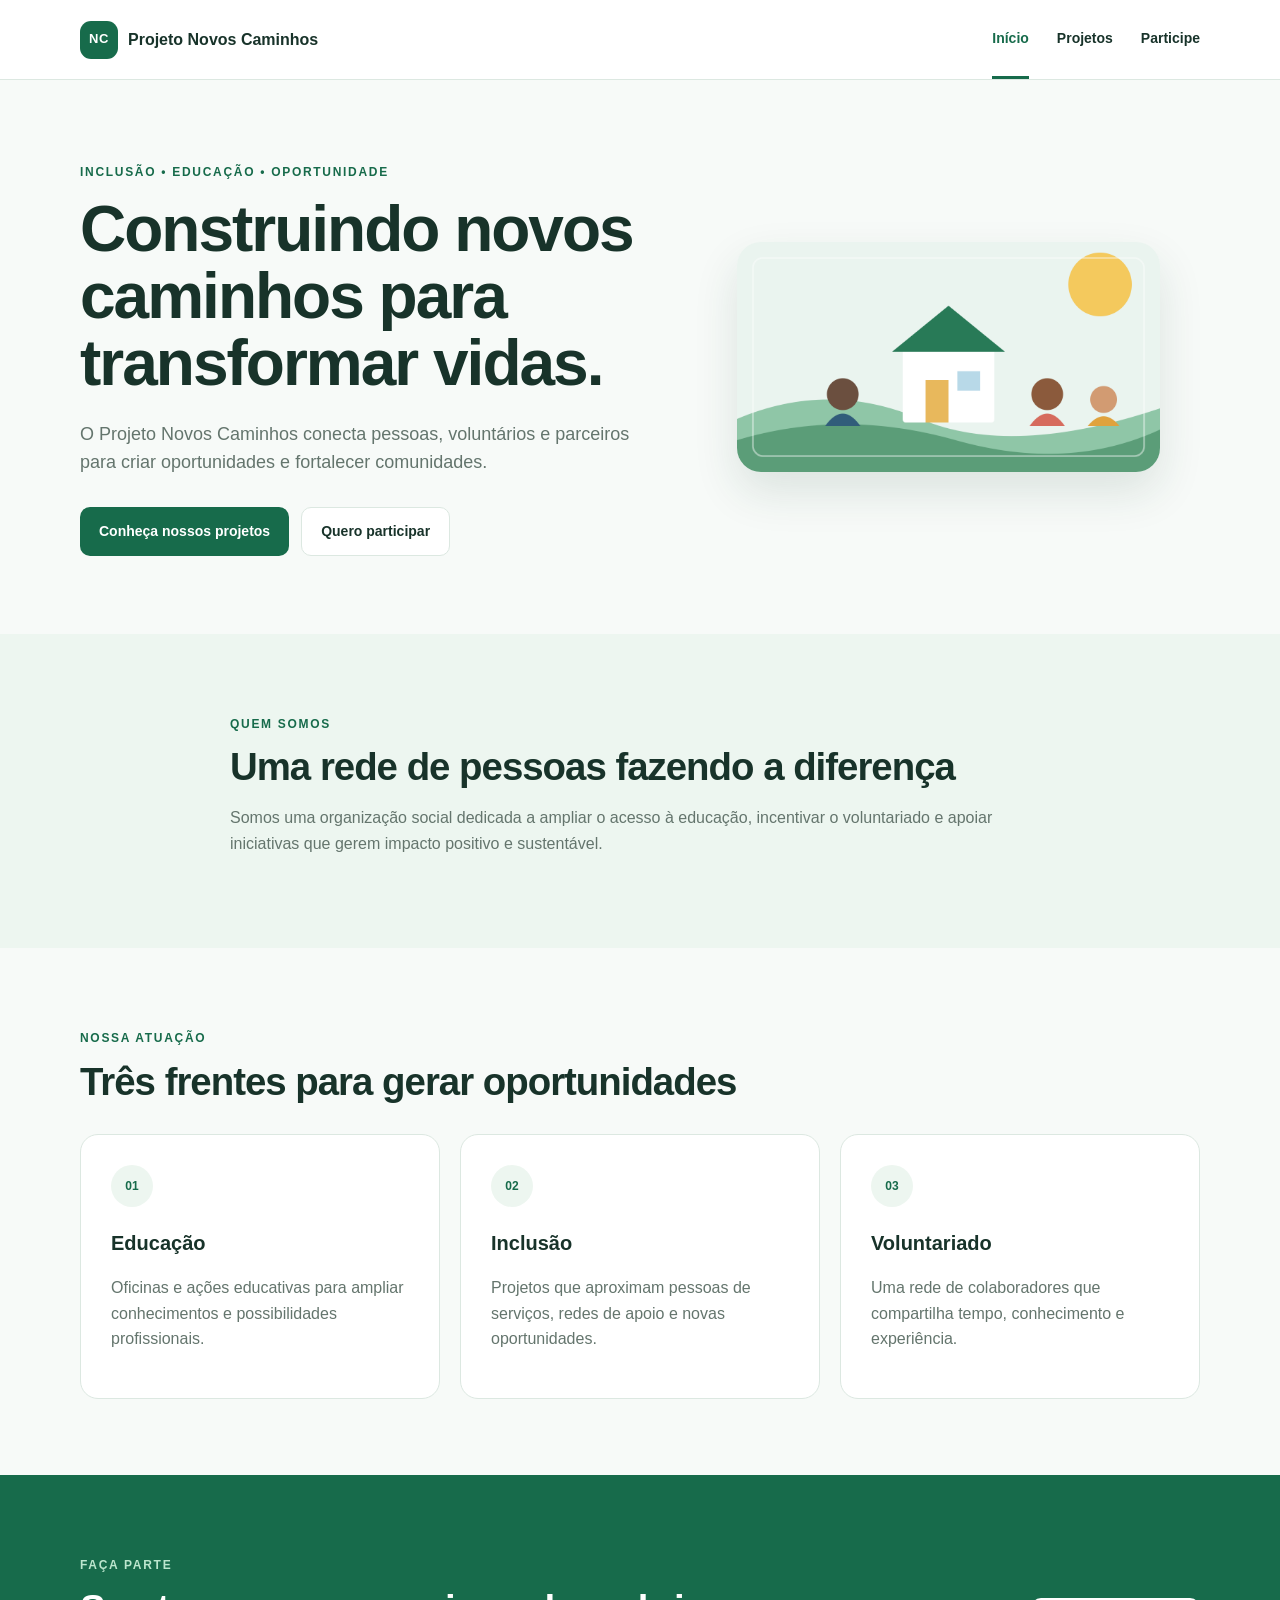
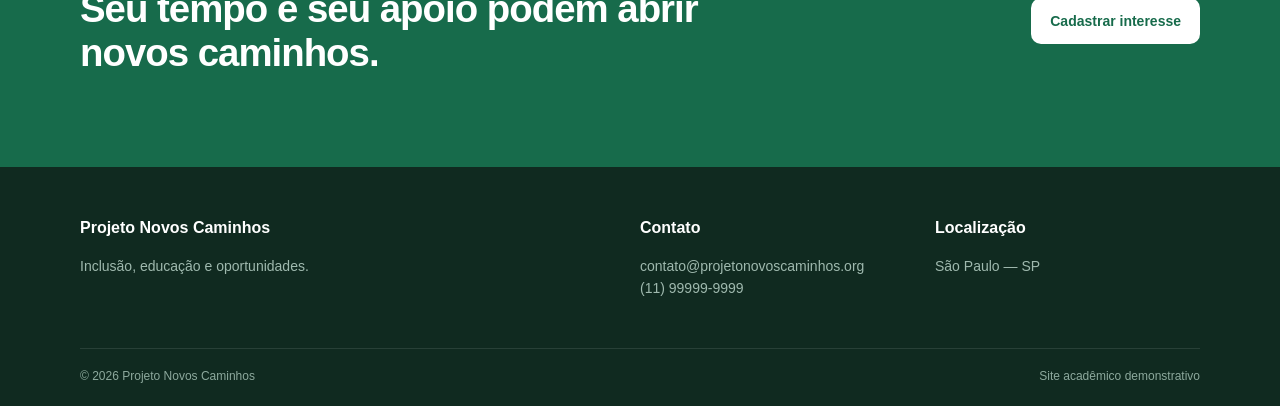
==== index.html @ b6121023 "Initial commit" ====
<!DOCTYPE html>
<html lang="pt-BR">
<head>
<title>Projeto Novos Caminhos | Início</title>
<meta charset="UTF-8">
<meta name="viewport" content="width=device-width, initial-scale=1.0">
<meta name="description" content="Projeto Novos Caminhos — inclusão social, educação e oportunidades.">
<link rel="stylesheet" href="css/style.css">
</head>
<body>
<header class="site-header">
  <div class="container header-inner">
    <a class="brand" href="index.html"><span class="brand-mark">NC</span><span>Projeto Novos Caminhos</span></a>
    <nav aria-label="Navegação principal">
      <a class="active" href="index.html">Início</a>
      <a href="projetos.html">Projetos</a>
      <a href="cadastro.html">Participe</a>
    </nav>
  </div>
</header>
<main>
  <section class="hero container">
    <div class="hero-copy">
      <span class="eyebrow">Inclusão • Educação • Oportunidade</span>
      <h1>Construindo novos caminhos para transformar vidas.</h1>
      <p>O Projeto Novos Caminhos conecta pessoas, voluntários e parceiros para criar oportunidades e fortalecer comunidades.</p>
      <div class="actions">
        <a class="btn primary" href="projetos.html">Conheça nossos projetos</a>
        <a class="btn secondary" href="cadastro.html">Quero participar</a>
      </div>
    </div>
    <figure class="hero-image">
      <img src="assets/images/hero.png" alt="Ilustração de uma comunidade reunida em frente à sede do Projeto Novos Caminhos">
    </figure>
  </section>
  <section class="section soft" aria-labelledby="sobre">
    <div class="container narrow">
      <span class="eyebrow">Quem somos</span>
      <h2 id="sobre">Uma rede de pessoas fazendo a diferença</h2>
      <p>Somos uma organização social dedicada a ampliar o acesso à educação, incentivar o voluntariado e apoiar iniciativas que gerem impacto positivo e sustentável.</p>
    </div>
  </section>
  <section class="section" aria-labelledby="frentes">
    <div class="container">
      <div class="section-heading"><div><span class="eyebrow">Nossa atuação</span><h2 id="frentes">Três frentes para gerar oportunidades</h2></div></div>
      <div class="cards">
        <article class="card"><span class="icon">01</span><h3>Educação</h3><p>Oficinas e ações educativas para ampliar conhecimentos e possibilidades profissionais.</p></article>
        <article class="card"><span class="icon">02</span><h3>Inclusão</h3><p>Projetos que aproximam pessoas de serviços, redes de apoio e novas oportunidades.</p></article>
        <article class="card"><span class="icon">03</span><h3>Voluntariado</h3><p>Uma rede de colaboradores que compartilha tempo, conhecimento e experiência.</p></article>
      </div>
    </div>
  </section>
  <section class="section callout">
    <div class="container callout-inner">
      <div><span class="eyebrow">Faça parte</span><h2>Seu tempo e seu apoio podem abrir novos caminhos.</h2></div>
      <a class="btn light" href="cadastro.html">Cadastrar interesse</a>
    </div>
  </section>
</main>
<footer class="site-footer">
  <div class="container footer-grid">
    <div><strong>Projeto Novos Caminhos</strong><p>Inclusão, educação e oportunidades.</p></div>
    <div><strong>Contato</strong><p>contato@projetonovoscaminhos.org<br>(11) 99999-9999</p></div>
    <div><strong>Localização</strong><p>São Paulo — SP</p></div>
  </div>
  <div class="container footer-bottom"><span>© 2026 Projeto Novos Caminhos</span><span>Site acadêmico demonstrativo</span></div>
</footer>
</body>
</html>
---- css/style.css ----
:root{--green:#176b4b;--green2:#2d8a61;--ink:#18332a;--muted:#64756d;--bg:#f7faf8;--soft:#edf6f0;--white:#fff;--line:#dce8e1;--gold:#e9bd58}
*{box-sizing:border-box}html{scroll-behavior:smooth}body{margin:0;font-family:Inter,Segoe UI,Arial,sans-serif;color:var(--ink);background:var(--bg);line-height:1.6}a{color:inherit;text-decoration:none}.container{width:min(1120px,calc(100% - 40px));margin:auto}.narrow{max-width:820px}.site-header{background:rgba(255,255,255,.96);border-bottom:1px solid var(--line);position:sticky;top:0;z-index:10}.header-inner{min-height:76px;display:flex;align-items:center;justify-content:space-between;gap:24px}.brand{display:flex;align-items:center;gap:10px;font-weight:800;color:var(--ink)}.brand-mark{display:grid;place-items:center;width:38px;height:38px;border-radius:11px;background:var(--green);color:white;font-size:13px;letter-spacing:.5px}.site-header nav{display:flex;gap:28px;font-weight:600;font-size:14px}.site-header nav a{padding:27px 0;border-bottom:3px solid transparent}.site-header nav a:hover,.site-header nav .active{color:var(--green);border-bottom-color:var(--green)}.hero{display:grid;grid-template-columns:1.05fr .95fr;gap:60px;align-items:center;padding:78px 0}.hero h1,.page-hero h1{font-size:clamp(2.3rem,5vw,4.4rem);line-height:1.05;letter-spacing:-2px;margin:12px 0 22px}.hero p,.page-hero p{font-size:18px;color:var(--muted);max-width:650px}.eyebrow{font-size:12px;text-transform:uppercase;letter-spacing:1.7px;font-weight:800;color:var(--green)}.actions{display:flex;gap:12px;flex-wrap:wrap;margin-top:30px}.btn{display:inline-flex;align-items:center;justify-content:center;border:0;border-radius:10px;padding:12px 19px;font-weight:800;cursor:pointer;font-size:14px}.primary{background:var(--green);color:white}.secondary{background:white;border:1px solid var(--line)}.light{background:white;color:var(--green)}.hero-image img,.rounded-image{width:100%;display:block;border-radius:24px;box-shadow:0 20px 45px rgba(22,66,48,.12)}.section{padding:76px 0}.soft{background:var(--soft)}.section h2{font-size:clamp(1.8rem,3vw,2.7rem);line-height:1.15;margin:10px 0 16px;letter-spacing:-1px}.section p{color:var(--muted)}.cards{display:grid;grid-template-columns:repeat(3,1fr);gap:20px;margin-top:30px}.card{background:white;border:1px solid var(--line);padding:30px;border-radius:18px}.icon{display:grid;place-items:center;width:42px;height:42px;border-radius:50%;background:var(--soft);color:var(--green);font-weight:800;font-size:12px}.card h3{margin:20px 0 5px;font-size:20px}.callout{background:var(--green);color:white}.callout .eyebrow{color:#bce6ce}.callout h2{max-width:700px}.callout-inner{display:flex;align-items:center;justify-content:space-between;gap:30px}.site-footer{background:#102a20;color:#d7e7df;padding:48px 0 20px}.footer-grid{display:grid;grid-template-columns:2fr 1fr 1fr;gap:30px}.footer-grid strong{color:white}.footer-grid p{color:#9fb9ae;font-size:14px}.footer-bottom{border-top:1px solid rgba(255,255,255,.1);margin-top:35px;padding-top:18px;display:flex;justify-content:space-between;color:#8da99d;font-size:12px}.page-hero{background:var(--soft);padding:75px 0}.project-list{display:grid;gap:20px}.project{display:grid;grid-template-columns:100px 1fr;gap:25px;background:white;border:1px solid var(--line);padding:32px;border-radius:18px}.project-number{font-size:40px;font-weight:900;color:#b8d9c7}.project h2{margin:5px 0 8px}.project ul{padding-left:20px;color:var(--muted)}.tag{font-size:11px;text-transform:uppercase;letter-spacing:1.2px;font-weight:800;color:var(--green)}.two-col{display:grid;grid-template-columns:1fr 1fr;gap:55px;align-items:center}.info-box{background:white;border:1px solid var(--line);border-radius:18px;padding:30px}.text-link{font-weight:800;color:var(--green)}.small{font-size:13px}.form-layout{display:grid;grid-template-columns:1.35fr .65fr;gap:40px;align-items:start}form{background:white;border:1px solid var(--line);border-radius:20px;padding:30px}fieldset{border:0;padding:0;margin:0 0 28px}legend{font-size:20px;font-weight:800;margin-bottom:18px}.form-grid{display:grid;grid-template-columns:1fr 1fr;gap:18px}label{display:grid;gap:7px;font-size:13px;font-weight:700;color:var(--ink)}label.wide{grid-column:1/-1}input,select{width:100%;padding:12px 13px;border:1px solid #ccdcd4;border-radius:9px;font:inherit;font-weight:400;color:var(--ink);background:#fbfdfc}input:focus,select:focus{outline:3px solid #cde9da;border-color:var(--green)}input:invalid:not(:placeholder-shown){border-color:#d46b6b}.check{display:flex;grid-template-columns:none;flex-direction:row;align-items:flex-start;margin-top:18px;font-weight:500}.check input{width:auto;margin-top:5px}.form-message{min-height:24px;font-size:14px;font-weight:700}.form-aside{position:sticky;top:105px}.form-aside img{width:100%;border-radius:18px;margin-bottom:24px}.form-aside h2{line-height:1.2}.form-aside p{color:var(--muted)}
@media(max-width:800px){.header-inner{flex-direction:column;padding:14px 0}.site-header nav{gap:18px}.site-header nav a{padding:5px 0}.hero,.two-col,.form-layout{grid-template-columns:1fr}.hero{padding:50px 0}.cards{grid-template-columns:1fr}.callout-inner{flex-direction:column;align-items:flex-start}.footer-grid{grid-template-columns:1fr 1fr}.form-aside{position:static}.project{grid-template-columns:1fr}.project-number{font-size:26px}.form-grid{grid-template-columns:1fr}label.wide{grid-column:auto}}
@media(max-width:500px){.container{width:min(100% - 28px,1120px)}.footer-grid{grid-template-columns:1fr}.footer-bottom{flex-direction:column;gap:8px}.hero h1,.page-hero h1{letter-spacing:-1px}}
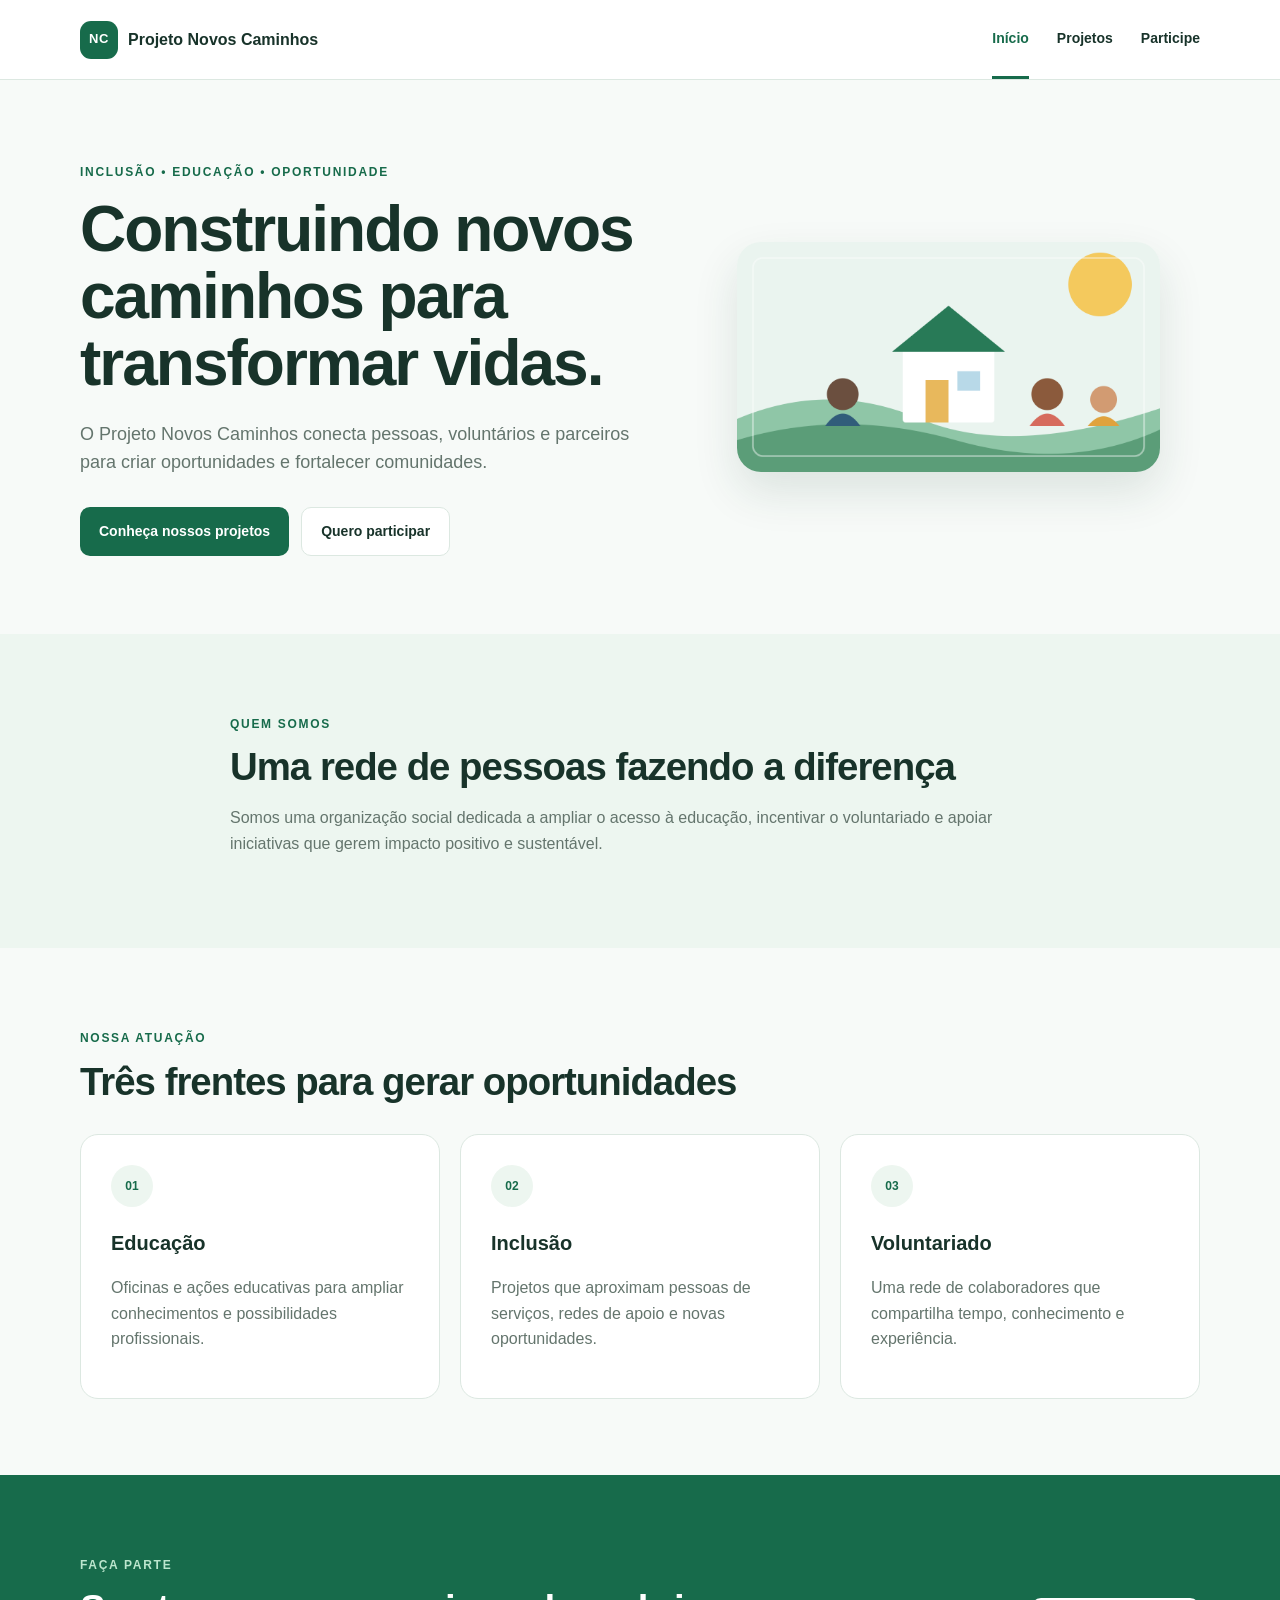
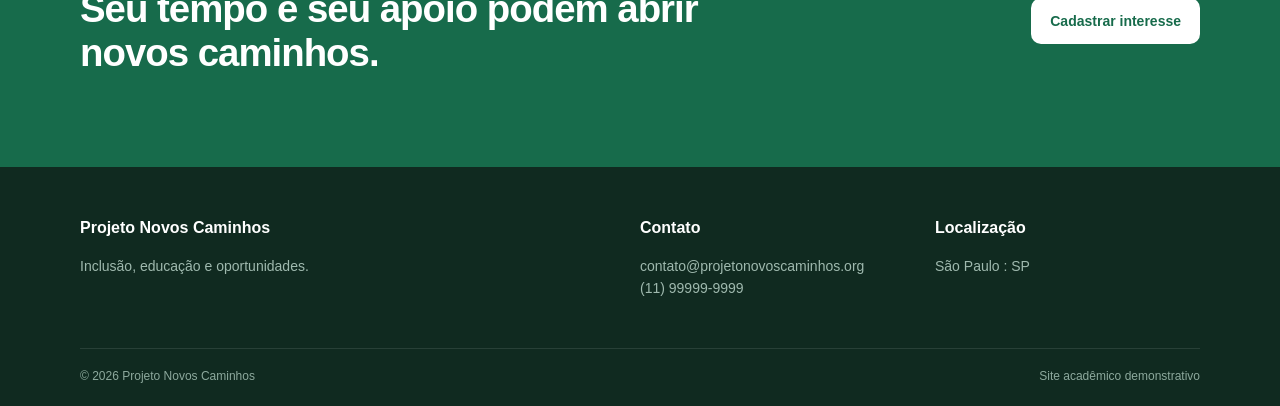
==== commit aa0d2306: "Improve form validation and layout" ====
--- a/index.html
+++ b/index.html
@@ -4,7 +4,7 @@
 <title>Projeto Novos Caminhos | Início</title>
 <meta charset="UTF-8">
 <meta name="viewport" content="width=device-width, initial-scale=1.0">
-<meta name="description" content="Projeto Novos Caminhos — inclusão social, educação e oportunidades.">
+<meta name="description" content="Projeto Novos Caminhos : inclusão social, educação e oportunidades.">
 <link rel="stylesheet" href="css/style.css">
 </head>
 <body>
@@ -61,7 +61,7 @@
   <div class="container footer-grid">
     <div><strong>Projeto Novos Caminhos</strong><p>Inclusão, educação e oportunidades.</p></div>
     <div><strong>Contato</strong><p>contato@projetonovoscaminhos.org<br>(11) 99999-9999</p></div>
-    <div><strong>Localização</strong><p>São Paulo — SP</p></div>
+    <div><strong>Localização</strong><p>São Paulo : SP</p></div>
   </div>
   <div class="container footer-bottom"><span>© 2026 Projeto Novos Caminhos</span><span>Site acadêmico demonstrativo</span></div>
 </footer>
--- a/css/style.css
+++ b/css/style.css
@@ -1,5 +1,5 @@
 
 :root{--green:#176b4b;--green2:#2d8a61;--ink:#18332a;--muted:#64756d;--bg:#f7faf8;--soft:#edf6f0;--white:#fff;--line:#dce8e1;--gold:#e9bd58}
-*{box-sizing:border-box}html{scroll-behavior:smooth}body{margin:0;font-family:Inter,Segoe UI,Arial,sans-serif;color:var(--ink);background:var(--bg);line-height:1.6}a{color:inherit;text-decoration:none}.container{width:min(1120px,calc(100% - 40px));margin:auto}.narrow{max-width:820px}.site-header{background:rgba(255,255,255,.96);border-bottom:1px solid var(--line);position:sticky;top:0;z-index:10}.header-inner{min-height:76px;display:flex;align-items:center;justify-content:space-between;gap:24px}.brand{display:flex;align-items:center;gap:10px;font-weight:800;color:var(--ink)}.brand-mark{display:grid;place-items:center;width:38px;height:38px;border-radius:11px;background:var(--green);color:white;font-size:13px;letter-spacing:.5px}.site-header nav{display:flex;gap:28px;font-weight:600;font-size:14px}.site-header nav a{padding:27px 0;border-bottom:3px solid transparent}.site-header nav a:hover,.site-header nav .active{color:var(--green);border-bottom-color:var(--green)}.hero{display:grid;grid-template-columns:1.05fr .95fr;gap:60px;align-items:center;padding:78px 0}.hero h1,.page-hero h1{font-size:clamp(2.3rem,5vw,4.4rem);line-height:1.05;letter-spacing:-2px;margin:12px 0 22px}.hero p,.page-hero p{font-size:18px;color:var(--muted);max-width:650px}.eyebrow{font-size:12px;text-transform:uppercase;letter-spacing:1.7px;font-weight:800;color:var(--green)}.actions{display:flex;gap:12px;flex-wrap:wrap;margin-top:30px}.btn{display:inline-flex;align-items:center;justify-content:center;border:0;border-radius:10px;padding:12px 19px;font-weight:800;cursor:pointer;font-size:14px}.primary{background:var(--green);color:white}.secondary{background:white;border:1px solid var(--line)}.light{background:white;color:var(--green)}.hero-image img,.rounded-image{width:100%;display:block;border-radius:24px;box-shadow:0 20px 45px rgba(22,66,48,.12)}.section{padding:76px 0}.soft{background:var(--soft)}.section h2{font-size:clamp(1.8rem,3vw,2.7rem);line-height:1.15;margin:10px 0 16px;letter-spacing:-1px}.section p{color:var(--muted)}.cards{display:grid;grid-template-columns:repeat(3,1fr);gap:20px;margin-top:30px}.card{background:white;border:1px solid var(--line);padding:30px;border-radius:18px}.icon{display:grid;place-items:center;width:42px;height:42px;border-radius:50%;background:var(--soft);color:var(--green);font-weight:800;font-size:12px}.card h3{margin:20px 0 5px;font-size:20px}.callout{background:var(--green);color:white}.callout .eyebrow{color:#bce6ce}.callout h2{max-width:700px}.callout-inner{display:flex;align-items:center;justify-content:space-between;gap:30px}.site-footer{background:#102a20;color:#d7e7df;padding:48px 0 20px}.footer-grid{display:grid;grid-template-columns:2fr 1fr 1fr;gap:30px}.footer-grid strong{color:white}.footer-grid p{color:#9fb9ae;font-size:14px}.footer-bottom{border-top:1px solid rgba(255,255,255,.1);margin-top:35px;padding-top:18px;display:flex;justify-content:space-between;color:#8da99d;font-size:12px}.page-hero{background:var(--soft);padding:75px 0}.project-list{display:grid;gap:20px}.project{display:grid;grid-template-columns:100px 1fr;gap:25px;background:white;border:1px solid var(--line);padding:32px;border-radius:18px}.project-number{font-size:40px;font-weight:900;color:#b8d9c7}.project h2{margin:5px 0 8px}.project ul{padding-left:20px;color:var(--muted)}.tag{font-size:11px;text-transform:uppercase;letter-spacing:1.2px;font-weight:800;color:var(--green)}.two-col{display:grid;grid-template-columns:1fr 1fr;gap:55px;align-items:center}.info-box{background:white;border:1px solid var(--line);border-radius:18px;padding:30px}.text-link{font-weight:800;color:var(--green)}.small{font-size:13px}.form-layout{display:grid;grid-template-columns:1.35fr .65fr;gap:40px;align-items:start}form{background:white;border:1px solid var(--line);border-radius:20px;padding:30px}fieldset{border:0;padding:0;margin:0 0 28px}legend{font-size:20px;font-weight:800;margin-bottom:18px}.form-grid{display:grid;grid-template-columns:1fr 1fr;gap:18px}label{display:grid;gap:7px;font-size:13px;font-weight:700;color:var(--ink)}label.wide{grid-column:1/-1}input,select{width:100%;padding:12px 13px;border:1px solid #ccdcd4;border-radius:9px;font:inherit;font-weight:400;color:var(--ink);background:#fbfdfc}input:focus,select:focus{outline:3px solid #cde9da;border-color:var(--green)}input:invalid:not(:placeholder-shown){border-color:#d46b6b}.check{display:flex;grid-template-columns:none;flex-direction:row;align-items:flex-start;margin-top:18px;font-weight:500}.check input{width:auto;margin-top:5px}.form-message{min-height:24px;font-size:14px;font-weight:700}.form-aside{position:sticky;top:105px}.form-aside img{width:100%;border-radius:18px;margin-bottom:24px}.form-aside h2{line-height:1.2}.form-aside p{color:var(--muted)}
+*{box-sizing:border-box}html{scroll-behavior:smooth}body{margin:0;font-family:Inter,Segoe UI,Arial,sans-serif;color:var(--ink);background:var(--bg);line-height:1.6}a{color:inherit;text-decoration:none}.container{width:min(1120px,calc(100% - 40px));margin:auto}.narrow{max-width:820px}.site-header{background:rgba(255,255,255,.96);border-bottom:1px solid var(--line);position:sticky;top:0;z-index:10}.header-inner{min-height:76px;display:flex;align-items:center;justify-content:space-between;gap:24px}.brand{display:flex;align-items:center;gap:10px;font-weight:800;color:var(--ink)}.brand-mark{display:grid;place-items:center;width:38px;height:38px;border-radius:11px;background:var(--green);color:white;font-size:13px;letter-spacing:.5px}.site-header nav{display:flex;gap:28px;font-weight:600;font-size:14px}.site-header nav a{padding:27px 0;border-bottom:3px solid transparent}.site-header nav a:hover,.site-header nav .active{color:var(--green);border-bottom-color:var(--green)}.hero{display:grid;grid-template-columns:1.05fr .95fr;gap:60px;align-items:center;padding:78px 0}.hero h1,.page-hero h1{font-size:clamp(2.3rem,5vw,4.4rem);line-height:1.05;letter-spacing:-2px;margin:12px 0 22px}.hero p,.page-hero p{font-size:18px;color:var(--muted);max-width:650px}.eyebrow{font-size:12px;text-transform:uppercase;letter-spacing:1.7px;font-weight:800;color:var(--green)}.actions{display:flex;gap:12px;flex-wrap:wrap;margin-top:30px}.btn{display:inline-flex;align-items:center;justify-content:center;border:0;border-radius:10px;padding:12px 19px;font-weight:800;cursor:pointer;font-size:14px}.primary{background:var(--green);color:white}.secondary{background:white;border:1px solid var(--line)}.light{background:white;color:var(--green)}.hero-image img,.rounded-image{width:100%;display:block;border-radius:24px;box-shadow:0 20px 45px rgba(22,66,48,.12)}.section{padding:76px 0}.soft{background:var(--soft)}.section h2{font-size:clamp(1.8rem,3vw,2.7rem);line-height:1.15;margin:10px 0 16px;letter-spacing:-1px}.section p{color:var(--muted)}.cards{display:grid;grid-template-columns:repeat(3,1fr);gap:20px;margin-top:30px}.card{background:white;border:1px solid var(--line);padding:30px;border-radius:18px}.icon{display:grid;place-items:center;width:42px;height:42px;border-radius:50%;background:var(--soft);color:var(--green);font-weight:800;font-size:12px}.card h3{margin:20px 0 5px;font-size:20px}.callout{background:var(--green);color:white}.callout .eyebrow{color:#bce6ce}.callout h2{max-width:700px}.callout-inner{display:flex;align-items:center;justify-content:space-between;gap:30px}.site-footer{background:#102a20;color:#d7e7df;padding:48px 0 20px}.footer-grid{display:grid;grid-template-columns:2fr 1fr 1fr;gap:30px}.footer-grid strong{color:white}.footer-grid p{color:#9fb9ae;font-size:14px}.footer-bottom{border-top:1px solid rgba(255,255,255,.1);margin-top:35px;padding-top:18px;display:flex;justify-content:space-between;color:#8da99d;font-size:12px}.page-hero{background:var(--soft);padding:75px 0}.project-list{display:grid;gap:20px}.project{display:grid;grid-template-columns:100px 1fr;gap:25px;background:white;border:1px solid var(--line);padding:32px;border-radius:18px}.project-number{font-size:40px;font-weight:900;color:#b8d9c7}.project h2{margin:5px 0 8px}.project ul{padding-left:20px;color:var(--muted)}.tag{font-size:11px;text-transform:uppercase;letter-spacing:1.2px;font-weight:800;color:var(--green)}.two-col{display:grid;grid-template-columns:1fr 1fr;gap:55px;align-items:center}.info-box{background:white;border:1px solid var(--line);border-radius:18px;padding:30px}.text-link{font-weight:800;color:var(--green)}.small{font-size:13px}.form-layout{display:grid;grid-template-columns:1.35fr .65fr;gap:40px;align-items:start}form{background:white;border:1px solid var(--line);border-radius:20px;padding:30px}fieldset{border:0;padding:0;margin:0 0 28px}legend{font-size:20px;font-weight:800;margin-bottom:18px}.form-grid{display:grid;grid-template-columns:1fr 1fr;gap:18px}label{display:grid;gap:7px;font-size:13px;font-weight:700;color:var(--ink)}label.wide{grid-column:1/-1}input,select{width:100%;padding:12px 13px;border:1px solid #ccdcd4;border-radius:9px;font:inherit;font-weight:400;color:var(--ink);background:#fbfdfc}input:focus,select:focus{outline:3px solid #cde9da;border-color:var(--green)}input:invalid:not(:placeholder-shown){border-color:#d46b6b}.check{display:flex;grid-template-columns:none;flex-direction:row;align-items:flex-start;margin-top:18px;font-weight:500}.check input{width:auto;margin-top:5px}.form-message{min-height:24px;font-size:14px;font-weight:700}.field-hint{min-height:20px;margin:8px 0 0;font-size:13px;font-weight:600;color:var(--muted)}.visually-hidden{position:absolute;width:1px;height:1px;padding:0;margin:-1px;overflow:hidden;clip:rect(0,0,0,0);white-space:nowrap;border:0}.form-aside{position:sticky;top:105px}.form-aside img{width:100%;border-radius:18px;margin-bottom:24px}.form-aside h2{line-height:1.2}.form-aside p{color:var(--muted)}
 @media(max-width:800px){.header-inner{flex-direction:column;padding:14px 0}.site-header nav{gap:18px}.site-header nav a{padding:5px 0}.hero,.two-col,.form-layout{grid-template-columns:1fr}.hero{padding:50px 0}.cards{grid-template-columns:1fr}.callout-inner{flex-direction:column;align-items:flex-start}.footer-grid{grid-template-columns:1fr 1fr}.form-aside{position:static}.project{grid-template-columns:1fr}.project-number{font-size:26px}.form-grid{grid-template-columns:1fr}label.wide{grid-column:auto}}
 @media(max-width:500px){.container{width:min(100% - 28px,1120px)}.footer-grid{grid-template-columns:1fr}.footer-bottom{flex-direction:column;gap:8px}.hero h1,.page-hero h1{letter-spacing:-1px}}
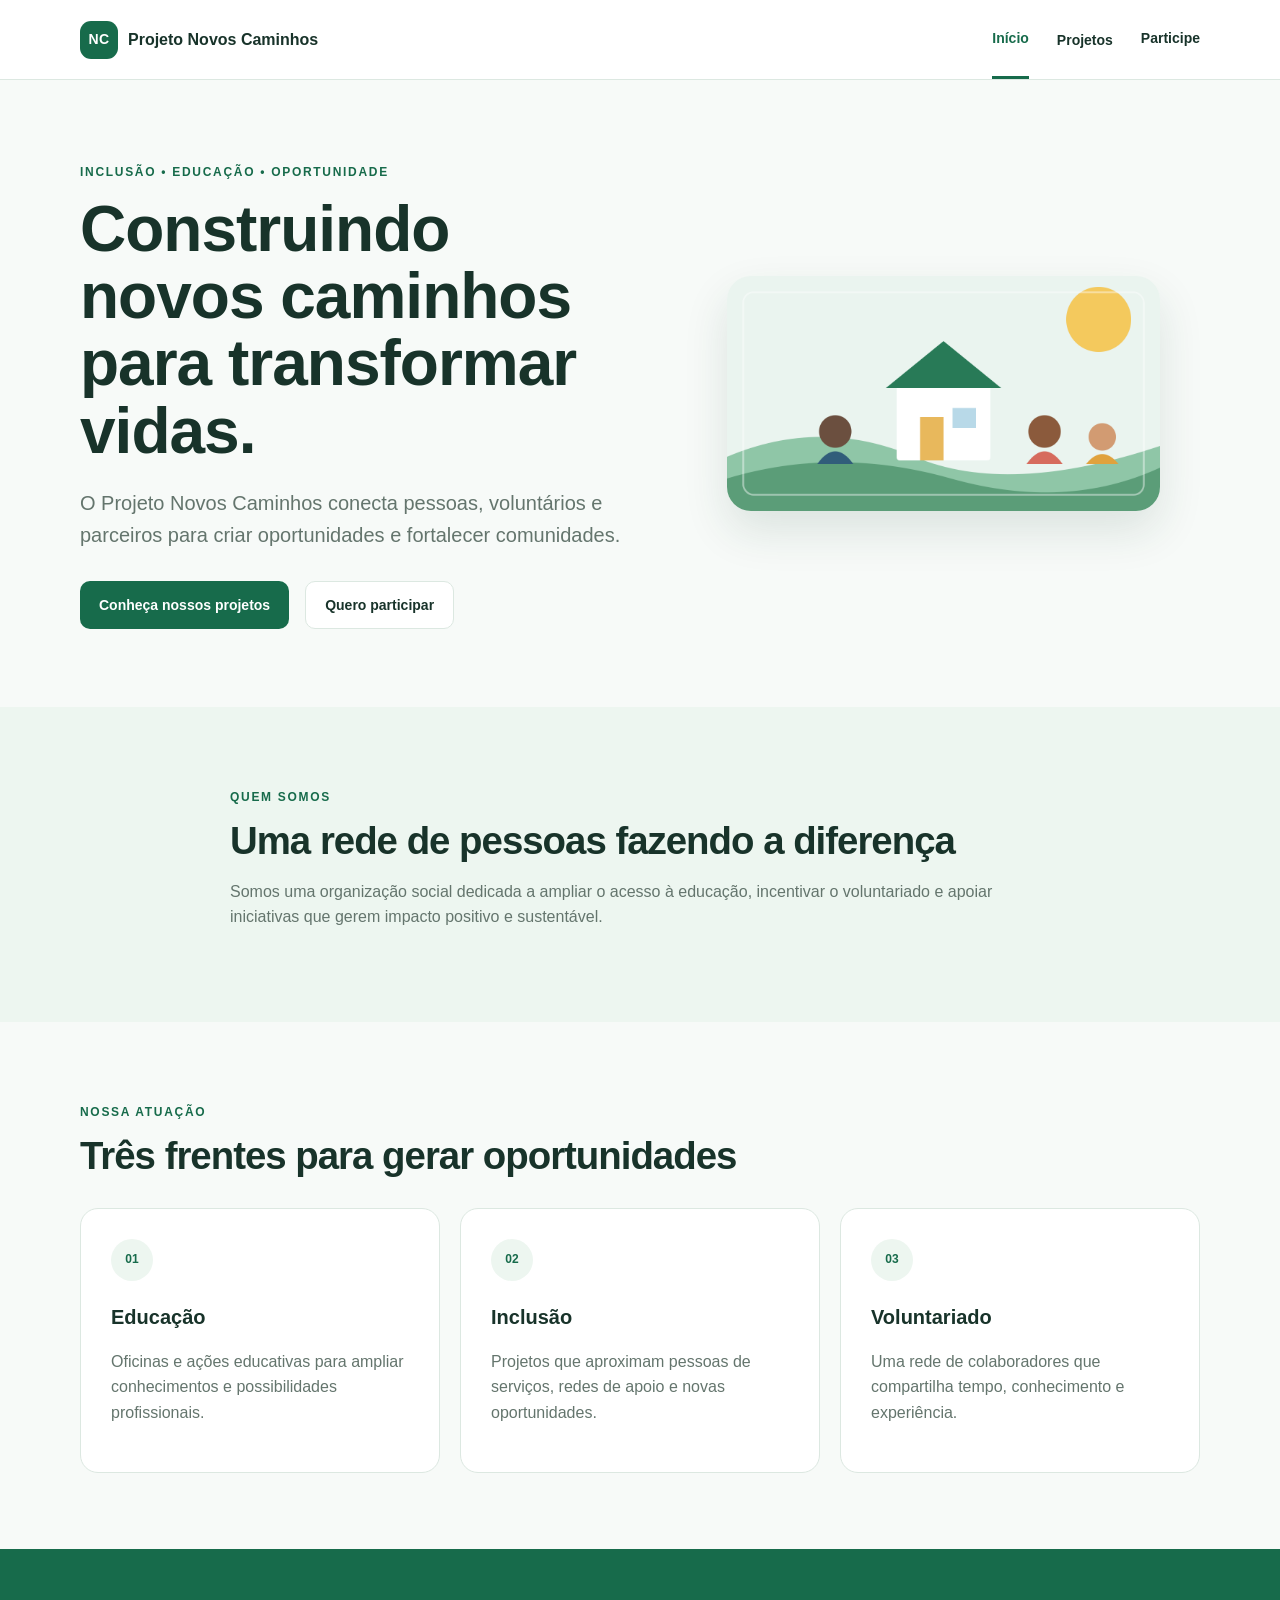
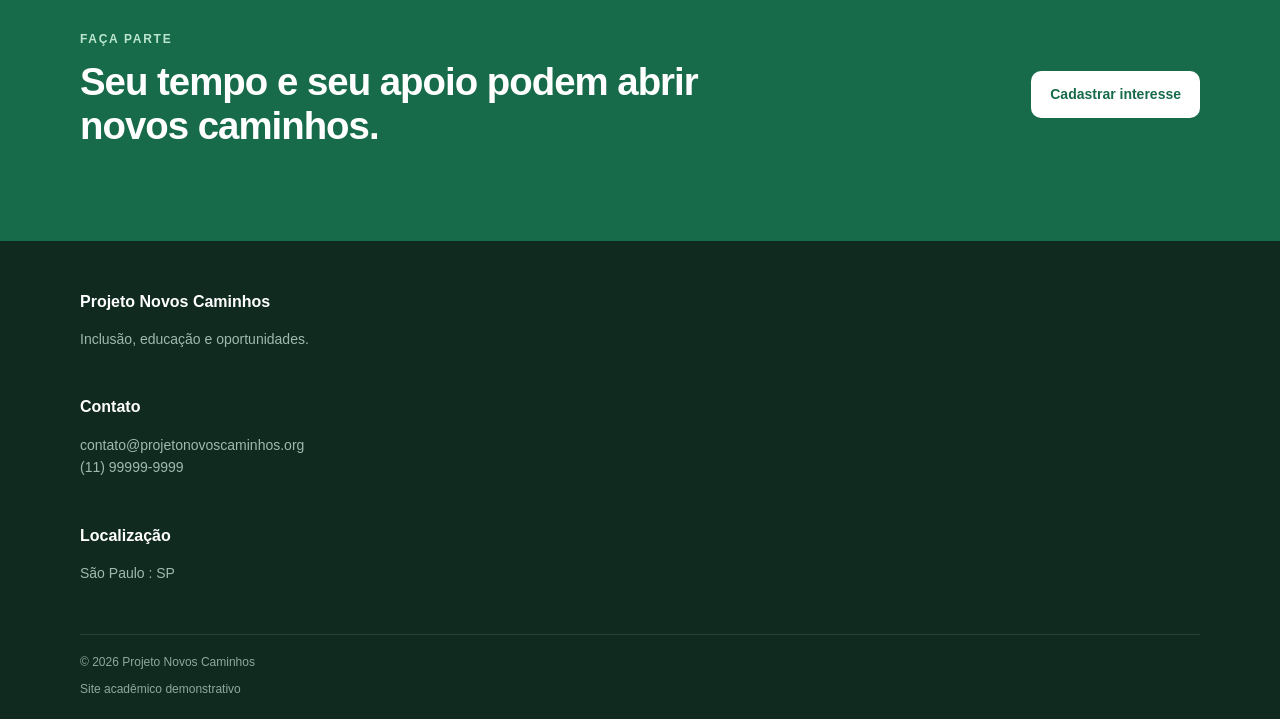
==== commit d529c3ce: "Expand site with design system, SPA navigation, and accessibility. Align the project pages with resp" ====
--- a/index.html
+++ b/index.html
@@ -11,9 +11,21 @@
 <header class="site-header">
   <div class="container header-inner">
     <a class="brand" href="index.html"><span class="brand-mark">NC</span><span>Projeto Novos Caminhos</span></a>
-    <nav aria-label="Navegação principal">
+    <button class="nav-toggle" type="button" aria-expanded="false" aria-controls="menu-principal" aria-label="Abrir menu">
+      <span class="nav-toggle-bar" aria-hidden="true"></span>
+      <span class="nav-toggle-bar" aria-hidden="true"></span>
+      <span class="nav-toggle-bar" aria-hidden="true"></span>
+    </button>
+    <nav id="menu-principal" class="site-nav" aria-label="Navegação principal">
       <a class="active" href="index.html">Início</a>
-      <a href="projetos.html">Projetos</a>
+      <div class="nav-item has-dropdown">
+        <a href="projetos.html" aria-haspopup="true" aria-expanded="false">Projetos</a>
+        <ul class="nav-dropdown" aria-label="Submenu Projetos">
+          <li><a href="projetos.html#educacao">Educação</a></li>
+          <li><a href="projetos.html#comunidade">Comunidade</a></li>
+          <li><a href="projetos.html#voluntariado">Voluntariado</a></li>
+        </ul>
+      </div>
       <a href="cadastro.html">Participe</a>
     </nav>
   </div>
@@ -65,5 +77,6 @@
   </div>
   <div class="container footer-bottom"><span>© 2026 Projeto Novos Caminhos</span><span>Site acadêmico demonstrativo</span></div>
 </footer>
+<script src="js/script.js"></script>
 </body>
 </html>
--- a/css/style.css
+++ b/css/style.css
@@ -1,5 +1,205 @@
+﻿:root{
+  /* Cores primarias */
+  --green:#176b4b;
+  --green2:#2d8a61;
+  --green-light:#bce6ce;
+  --gold:#e9bd58;
+  /* Neutros */
+  --ink:#18332a;
+  --muted:#64756d;
+  --bg:#f7faf8;
+  --soft:#edf6f0;
+  --white:#fff;
+  --line:#dce8e1;
+  --footer:#102a20;
+  --footer-text:#d7e7df;
+  --footer-muted:#9fb9ae;
+  --danger:#d46b6b;
+  --focus:#cde9da;
+  /* Tipografia (5 patamares) */
+  --fs-xs:0.75rem;
+  --fs-sm:0.875rem;
+  --fs-md:1rem;
+  --fs-lg:1.25rem;
+  --fs-xl:clamp(1.8rem,3vw,2.7rem);
+  --fs-display:clamp(2.3rem,5vw,4.4rem);
+  --lh-tight:1.05;
+  --lh-body:1.6;
+  --fw-regular:400;
+  --fw-bold:700;
+  --fw-black:800;
+  /* Espacamentos modulares (base 8px) */
+  --space-1:0.5rem;
+  --space-2:1rem;
+  --space-3:1.5rem;
+  --space-4:2rem;
+  --space-5:3rem;
+  --space-6:4.75rem;
+  --radius-sm:9px;
+  --radius-md:18px;
+  --radius-lg:24px;
+  --container:1120px;
+  --header-h:76px;
+}
+*{box-sizing:border-box}
+html{scroll-behavior:smooth}
+body{margin:0;font-family:"Segoe UI",Tahoma,Geneva,Verdana,sans-serif;font-size:var(--fs-md);font-weight:var(--fw-regular);color:var(--ink);background:var(--bg);line-height:var(--lh-body)}
+a{color:inherit;text-decoration:none}
+.container{width:min(var(--container),calc(100% - 40px));margin:auto}
+.narrow{max-width:820px}
+/* Grid de 12 colunas (utilitario) */
+.grid-12{display:grid;grid-template-columns:repeat(12,1fr);gap:var(--space-3)}
+.col-3{grid-column:span 3}
+.col-4{grid-column:span 4}
+.col-6{grid-column:span 6}
+.col-8{grid-column:span 8}
+.col-12{grid-column:span 12}
+.site-header{background:rgba(255,255,255,.96);border-bottom:1px solid var(--line);position:sticky;top:0;z-index:10}
+.header-inner{min-height:var(--header-h);display:flex;align-items:center;justify-content:space-between;gap:var(--space-3)}
+.brand{display:flex;align-items:center;gap:10px;font-weight:var(--fw-black);color:var(--ink)}
+.brand-mark{display:grid;place-items:center;width:38px;height:38px;border-radius:11px;background:var(--green);color:var(--white);font-size:var(--fs-sm);letter-spacing:.5px}
+.nav-toggle{display:none;flex-direction:column;justify-content:center;gap:5px;width:44px;height:44px;padding:10px;border:1px solid var(--line);border-radius:10px;background:var(--white);cursor:pointer}
+.nav-toggle-bar{display:block;height:2px;width:100%;background:var(--ink);border-radius:2px}
+.site-nav{display:flex;align-items:center;gap:28px;font-weight:600;font-size:var(--fs-sm)}
+.site-nav>a,.nav-item>a{padding:27px 0;border-bottom:3px solid transparent}
+.site-nav>a:hover,.site-nav>a.active,.nav-item>a:hover,.nav-item>a.active{color:var(--green);border-bottom-color:var(--green)}
+.site-nav a:focus-visible,.nav-toggle:focus-visible{outline:3px solid var(--focus);outline-offset:4px}
+.nav-item{position:relative}
+.nav-dropdown{display:none;position:absolute;top:100%;left:0;min-width:200px;margin:0;padding:var(--space-1) 0;list-style:none;background:var(--white);border:1px solid var(--line);border-radius:var(--radius-sm);box-shadow:0 12px 28px rgba(22,66,48,.12);z-index:20}
+.nav-item:hover .nav-dropdown,.nav-item:focus-within .nav-dropdown,.nav-item.is-open .nav-dropdown{display:block}
+.nav-dropdown a{display:block;padding:10px 14px;border-bottom:0}
+.nav-dropdown a:hover{background:var(--soft);color:var(--green)}
+.site-header.is-nav-open .site-nav{display:flex}
+.hero{display:grid;grid-template-columns:1.05fr .95fr;gap:60px;align-items:center;padding:78px 0}
+.hero h1,.page-hero h1{font-size:var(--fs-display);line-height:var(--lh-tight);letter-spacing:-2px;margin:12px 0 22px;font-weight:var(--fw-black)}
+.hero p,.page-hero p{font-size:var(--fs-lg);color:var(--muted);max-width:650px}
+.eyebrow{font-size:var(--fs-xs);text-transform:uppercase;letter-spacing:1.7px;font-weight:var(--fw-black);color:var(--green)}
+.actions{display:flex;gap:var(--space-2);flex-wrap:wrap;margin-top:30px}
+.btn{display:inline-flex;align-items:center;justify-content:center;border:0;border-radius:10px;padding:12px 19px;font-weight:var(--fw-black);cursor:pointer;font-size:var(--fs-sm)}
+.btn:focus-visible{outline:3px solid var(--focus);outline-offset:2px}
+.primary{background:var(--green);color:var(--white)}
+.primary:hover{background:var(--green2)}
+.primary:active{background:#0f4f37;transform:translateY(1px)}
+.btn:disabled,.btn[aria-disabled=true]{opacity:.55;cursor:not-allowed;transform:none}
+.secondary:hover{border-color:var(--green);color:var(--green)}
+.secondary:active{background:var(--soft)}
+.secondary{background:var(--white);border:1px solid var(--line)}
+.light{background:var(--white);color:var(--green)}
+.hero-image img,.rounded-image{width:100%;display:block;border-radius:var(--radius-lg);box-shadow:0 20px 45px rgba(22,66,48,.12)}
+.section{padding:76px 0}
+.soft{background:var(--soft)}
+.section h2{font-size:var(--fs-xl);line-height:1.15;margin:10px 0 16px;letter-spacing:-1px}
+.section p{color:var(--muted)}
+.cards{display:grid;grid-template-columns:repeat(3,1fr);gap:20px;margin-top:30px}
+.card{background:var(--white);border:1px solid var(--line);padding:30px;border-radius:var(--radius-md);transition:box-shadow .2s ease,transform .2s ease}
+.card:hover{box-shadow:0 12px 28px rgba(22,66,48,.1);transform:translateY(-2px)}
+.icon{display:grid;place-items:center;width:42px;height:42px;border-radius:50%;background:var(--soft);color:var(--green);font-weight:var(--fw-black);font-size:var(--fs-xs)}
+.card h3{margin:20px 0 5px;font-size:var(--fs-lg)}
+.callout{background:var(--green);color:var(--white)}
+.callout .eyebrow{color:var(--green-light)}
+.callout h2{max-width:700px}
+.callout-inner{display:flex;align-items:center;justify-content:space-between;gap:30px}
+.site-footer{background:var(--footer);color:var(--footer-text);padding:48px 0 20px}
+.footer-grid{display:grid;grid-template-columns:2fr 1fr 1fr;gap:30px}
+.footer-grid strong{color:var(--white)}
+.footer-grid p{color:var(--footer-muted);font-size:var(--fs-sm)}
+.footer-bottom{border-top:1px solid rgba(255,255,255,.1);margin-top:35px;padding-top:18px;display:flex;justify-content:space-between;color:#8da99d;font-size:var(--fs-xs)}
+.page-hero{background:var(--soft);padding:75px 0}
+.project-list{display:grid;gap:20px}
+.project{display:grid;grid-template-columns:100px 1fr;gap:25px;background:var(--white);border:1px solid var(--line);padding:32px;border-radius:var(--radius-md)}
+.project-number{font-size:40px;font-weight:900;color:#b8d9c7}
+.project h2{margin:5px 0 8px}
+.project ul{padding-left:20px;color:var(--muted)}
+.tag{font-size:11px;text-transform:uppercase;letter-spacing:1.2px;font-weight:var(--fw-black);color:var(--green)}
+.two-col{display:grid;grid-template-columns:1fr 1fr;gap:55px;align-items:center}
+.info-box{background:var(--white);border:1px solid var(--line);border-radius:var(--radius-md);padding:30px}
+.text-link{font-weight:var(--fw-black);color:var(--green)}
+.small{font-size:var(--fs-sm)}
+.form-layout{display:grid;grid-template-columns:1.35fr .65fr;gap:40px;align-items:start}
+form{background:var(--white);border:1px solid var(--line);border-radius:20px;padding:30px}
+fieldset{border:0;padding:0;margin:0 0 28px}
+legend{font-size:var(--fs-lg);font-weight:var(--fw-black);margin-bottom:18px}
+.form-grid{display:grid;grid-template-columns:1fr 1fr;gap:18px}
+label{display:grid;gap:7px;font-size:var(--fs-sm);font-weight:var(--fw-bold);color:var(--ink)}
+label.wide{grid-column:1/-1}
+input,select{width:100%;padding:12px 13px;border:1px solid #ccdcd4;border-radius:var(--radius-sm);font:inherit;font-weight:var(--fw-regular);color:var(--ink);background:#fbfdfc}
+input:focus,select:focus{outline:3px solid var(--focus);border-color:var(--green)}
+input:invalid:not(:placeholder-shown){border-color:var(--danger)}
+.check{display:flex;grid-template-columns:none;flex-direction:row;align-items:flex-start;margin-top:18px;font-weight:500}
+.check input{width:auto;margin-top:5px}
+.form-message{min-height:24px;font-size:var(--fs-sm);font-weight:var(--fw-bold)}
+.form-message.is-success{color:var(--green)}
+.form-message.is-error{color:var(--danger)}
+.alert{padding:var(--space-2) var(--space-3);border-radius:var(--radius-sm);font-size:var(--fs-sm);font-weight:600;margin-top:var(--space-2)}
+.alert-success{background:var(--soft);color:var(--green);border:1px solid var(--green-light)}
+.alert-error{background:#fdf2f2;color:var(--danger);border:1px solid #f0c4c4}
+.field-hint{min-height:20px;margin:8px 0 0;font-size:var(--fs-sm);font-weight:600;color:var(--muted)}
+.visually-hidden{position:absolute;width:1px;height:1px;padding:0;margin:-1px;overflow:hidden;clip:rect(0,0,0,0);white-space:nowrap;border:0}
+.form-aside{position:sticky;top:105px}
+.form-aside img{width:100%;border-radius:var(--radius-md);margin-bottom:24px}
+.form-aside h2{line-height:1.2}
+.form-aside p{color:var(--muted)}
+@media(max-width:1280px){
+  .container{width:min(var(--container),calc(100% - 48px))}
+  .hero{gap:40px}
+}
+@media(max-width:1024px){
+  .hero{grid-template-columns:1fr;gap:var(--space-4);padding:60px 0}
+  .form-layout{grid-template-columns:1fr}
+  .cards{grid-template-columns:repeat(2,1fr)}
+  .grid-12{gap:var(--space-2)}
+  .col-3{grid-column:span 4}
+  .col-4{grid-column:span 6}
+}
+@media(max-width:800px){
+  .header-inner{flex-direction:column;padding:14px 0}
+  .nav-toggle{display:inline-flex}
+  .site-nav{display:none;position:absolute;top:100%;left:0;right:0;flex-direction:column;align-items:stretch;gap:0;padding:var(--space-2);background:var(--white);border-bottom:1px solid var(--line);box-shadow:0 12px 24px rgba(22,66,48,.08)}
+  .site-header.is-nav-open .site-nav{display:flex}
+  .site-nav>a,.nav-item>a{padding:12px 8px;border-bottom:1px solid var(--line)}
+  .nav-dropdown{position:static;display:none;box-shadow:none;border:0;padding-left:var(--space-2)}
+  .nav-item.is-open .nav-dropdown{display:block}
+  .header-inner{position:relative}
+  .two-col,.form-layout{grid-template-columns:1fr}
+  .cards{grid-template-columns:1fr}
+  .col-3,.col-4,.col-6,.col-8{grid-column:span 12}
+  .callout-inner{flex-direction:column;align-items:flex-start}
+  .footer-grid{grid-template-columns:1fr 1fr}
+  .form-aside{position:static}
+  .project{grid-template-columns:1fr}
+  .project-number{font-size:26px}
+  .form-grid{grid-template-columns:1fr}
+  label.wide{grid-column:auto}
+}
+@media(max-width:640px){
+  .actions{flex-direction:column;align-items:stretch}
+  .btn{width:100%}
+  .section{padding:var(--space-5) 0}
+}
+@media(max-width:480px){
+  .container{width:min(100% - 28px,var(--container))}
+  .footer-grid{grid-template-columns:1fr}
+  .footer-bottom{flex-direction:column;gap:8px}
+  .hero h1,.page-hero h1{letter-spacing:-1px}
+  .grid-12{grid-template-columns:1fr}
+}
+  .footer-grid{grid-template-columns:1fr}
+  .footer-bottom{flex-direction:column;gap:8px}
+  .hero h1,.page-hero h1{letter-spacing:-1px}
+}
 
-:root{--green:#176b4b;--green2:#2d8a61;--ink:#18332a;--muted:#64756d;--bg:#f7faf8;--soft:#edf6f0;--white:#fff;--line:#dce8e1;--gold:#e9bd58}
-*{box-sizing:border-box}html{scroll-behavior:smooth}body{margin:0;font-family:Inter,Segoe UI,Arial,sans-serif;color:var(--ink);background:var(--bg);line-height:1.6}a{color:inherit;text-decoration:none}.container{width:min(1120px,calc(100% - 40px));margin:auto}.narrow{max-width:820px}.site-header{background:rgba(255,255,255,.96);border-bottom:1px solid var(--line);position:sticky;top:0;z-index:10}.header-inner{min-height:76px;display:flex;align-items:center;justify-content:space-between;gap:24px}.brand{display:flex;align-items:center;gap:10px;font-weight:800;color:var(--ink)}.brand-mark{display:grid;place-items:center;width:38px;height:38px;border-radius:11px;background:var(--green);color:white;font-size:13px;letter-spacing:.5px}.site-header nav{display:flex;gap:28px;font-weight:600;font-size:14px}.site-header nav a{padding:27px 0;border-bottom:3px solid transparent}.site-header nav a:hover,.site-header nav .active{color:var(--green);border-bottom-color:var(--green)}.hero{display:grid;grid-template-columns:1.05fr .95fr;gap:60px;align-items:center;padding:78px 0}.hero h1,.page-hero h1{font-size:clamp(2.3rem,5vw,4.4rem);line-height:1.05;letter-spacing:-2px;margin:12px 0 22px}.hero p,.page-hero p{font-size:18px;color:var(--muted);max-width:650px}.eyebrow{font-size:12px;text-transform:uppercase;letter-spacing:1.7px;font-weight:800;color:var(--green)}.actions{display:flex;gap:12px;flex-wrap:wrap;margin-top:30px}.btn{display:inline-flex;align-items:center;justify-content:center;border:0;border-radius:10px;padding:12px 19px;font-weight:800;cursor:pointer;font-size:14px}.primary{background:var(--green);color:white}.secondary{background:white;border:1px solid var(--line)}.light{background:white;color:var(--green)}.hero-image img,.rounded-image{width:100%;display:block;border-radius:24px;box-shadow:0 20px 45px rgba(22,66,48,.12)}.section{padding:76px 0}.soft{background:var(--soft)}.section h2{font-size:clamp(1.8rem,3vw,2.7rem);line-height:1.15;margin:10px 0 16px;letter-spacing:-1px}.section p{color:var(--muted)}.cards{display:grid;grid-template-columns:repeat(3,1fr);gap:20px;margin-top:30px}.card{background:white;border:1px solid var(--line);padding:30px;border-radius:18px}.icon{display:grid;place-items:center;width:42px;height:42px;border-radius:50%;background:var(--soft);color:var(--green);font-weight:800;font-size:12px}.card h3{margin:20px 0 5px;font-size:20px}.callout{background:var(--green);color:white}.callout .eyebrow{color:#bce6ce}.callout h2{max-width:700px}.callout-inner{display:flex;align-items:center;justify-content:space-between;gap:30px}.site-footer{background:#102a20;color:#d7e7df;padding:48px 0 20px}.footer-grid{display:grid;grid-template-columns:2fr 1fr 1fr;gap:30px}.footer-grid strong{color:white}.footer-grid p{color:#9fb9ae;font-size:14px}.footer-bottom{border-top:1px solid rgba(255,255,255,.1);margin-top:35px;padding-top:18px;display:flex;justify-content:space-between;color:#8da99d;font-size:12px}.page-hero{background:var(--soft);padding:75px 0}.project-list{display:grid;gap:20px}.project{display:grid;grid-template-columns:100px 1fr;gap:25px;background:white;border:1px solid var(--line);padding:32px;border-radius:18px}.project-number{font-size:40px;font-weight:900;color:#b8d9c7}.project h2{margin:5px 0 8px}.project ul{padding-left:20px;color:var(--muted)}.tag{font-size:11px;text-transform:uppercase;letter-spacing:1.2px;font-weight:800;color:var(--green)}.two-col{display:grid;grid-template-columns:1fr 1fr;gap:55px;align-items:center}.info-box{background:white;border:1px solid var(--line);border-radius:18px;padding:30px}.text-link{font-weight:800;color:var(--green)}.small{font-size:13px}.form-layout{display:grid;grid-template-columns:1.35fr .65fr;gap:40px;align-items:start}form{background:white;border:1px solid var(--line);border-radius:20px;padding:30px}fieldset{border:0;padding:0;margin:0 0 28px}legend{font-size:20px;font-weight:800;margin-bottom:18px}.form-grid{display:grid;grid-template-columns:1fr 1fr;gap:18px}label{display:grid;gap:7px;font-size:13px;font-weight:700;color:var(--ink)}label.wide{grid-column:1/-1}input,select{width:100%;padding:12px 13px;border:1px solid #ccdcd4;border-radius:9px;font:inherit;font-weight:400;color:var(--ink);background:#fbfdfc}input:focus,select:focus{outline:3px solid #cde9da;border-color:var(--green)}input:invalid:not(:placeholder-shown){border-color:#d46b6b}.check{display:flex;grid-template-columns:none;flex-direction:row;align-items:flex-start;margin-top:18px;font-weight:500}.check input{width:auto;margin-top:5px}.form-message{min-height:24px;font-size:14px;font-weight:700}.field-hint{min-height:20px;margin:8px 0 0;font-size:13px;font-weight:600;color:var(--muted)}.visually-hidden{position:absolute;width:1px;height:1px;padding:0;margin:-1px;overflow:hidden;clip:rect(0,0,0,0);white-space:nowrap;border:0}.form-aside{position:sticky;top:105px}.form-aside img{width:100%;border-radius:18px;margin-bottom:24px}.form-aside h2{line-height:1.2}.form-aside p{color:var(--muted)}
-@media(max-width:800px){.header-inner{flex-direction:column;padding:14px 0}.site-header nav{gap:18px}.site-header nav a{padding:5px 0}.hero,.two-col,.form-layout{grid-template-columns:1fr}.hero{padding:50px 0}.cards{grid-template-columns:1fr}.callout-inner{flex-direction:column;align-items:flex-start}.footer-grid{grid-template-columns:1fr 1fr}.form-aside{position:static}.project{grid-template-columns:1fr}.project-number{font-size:26px}.form-grid{grid-template-columns:1fr}label.wide{grid-column:auto}}
-@media(max-width:500px){.container{width:min(100% - 28px,1120px)}.footer-grid{grid-template-columns:1fr}.footer-bottom{flex-direction:column;gap:8px}.hero h1,.page-hero h1{letter-spacing:-1px}}
+.badge{display:inline-flex;align-items:center;padding:4px 10px;border-radius:999px;font-size:var(--fs-xs);font-weight:var(--fw-black);text-transform:uppercase;letter-spacing:.8px}
+.badge-success{background:var(--soft);color:var(--green)}
+.badge-warn{background:#fff6e0;color:#9a6b00}
+.badge-info{background:#e8f1ff;color:#1d4f91}
+.badge-danger{background:#fdf2f2;color:var(--danger)}
+.toast{position:fixed;right:20px;bottom:20px;z-index:50;min-width:260px;max-width:360px;padding:14px 16px;border-radius:var(--radius-sm);background:var(--ink);color:var(--white);box-shadow:0 12px 30px rgba(0,0,0,.2);display:none}
+.toast.is-visible{display:block}
+.toast strong{display:block;margin-bottom:4px}
+.modal-backdrop{position:fixed;inset:0;background:rgba(16,42,32,.55);display:none;align-items:center;justify-content:center;z-index:60;padding:20px}
+.modal-backdrop.is-open{display:flex}
+.modal{background:var(--white);border-radius:var(--radius-md);padding:28px;max-width:420px;width:100%;box-shadow:0 20px 50px rgba(0,0,0,.2)}
+.modal h2{margin-top:0}
+.modal-actions{display:flex;gap:12px;justify-content:flex-end;margin-top:20px}
+.feedback-demo{display:grid;gap:var(--space-3);margin-top:var(--space-3)}
+.feedback-row{display:flex;flex-wrap:wrap;gap:10px;align-items:center}
